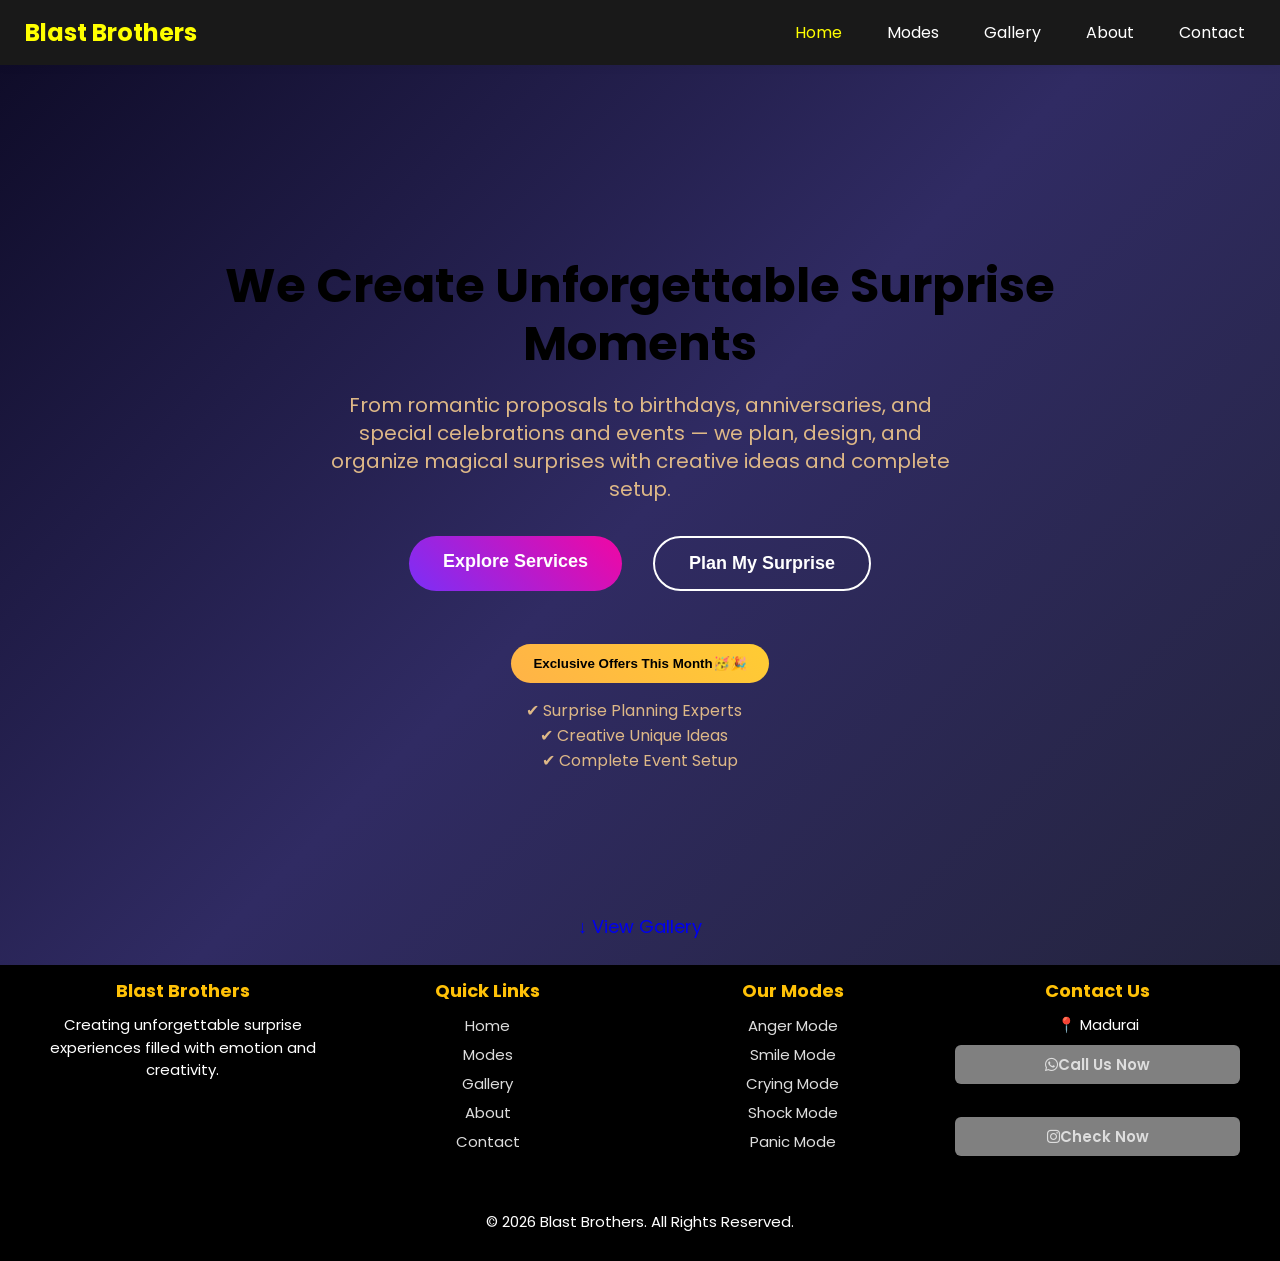
==== index.html @ 0a59b3f1 "Blast_Brother's Website With Updation" ====
<!DOCTYPE html>
<html lang="en">
<head>
    <meta charset="UTF-8">
    <meta name="viewport" content="width=device-width, initial-scale=1.0">
    <title>Blast Brothers</title>
    <link rel="stylesheet" href="style.css">
    <link rel="stylesheet" href="https://cdnjs.cloudflare.com/ajax/libs/font-awesome/6.5.0/css/all.min.css">
    <link href="https://fonts.googleapis.com/css2?family=Playfair+Display:wght@600;700&family=Poppins:wght@300;500&display=swap" rel="stylesheet">
    
</head>
<body class="loading">
<div id="loader">
  <div class="loader-content">
     <div class="spinner"></div>
     <p>Please Wait.....</p>
  </div>
</div>
<header>
  <div class="menu-btn" onclick="toggleMenu()">☰</div>

  <nav id="mobileMenu" class="nav-links">
   <a href="index.html" class="active">Home</a>
   <a href="service.html">Modes</a>
   <a href="gallery.html">Gallery</a>
   <a href="about.html">About</a>
   <a href="contact.html">Contact</a>
  </nav>


<div class="logo">
  <a href="about.html">Blast Brothers</a>
</div>



</header>

    <section class="hero">

  <div class="hero-content">
    
    <h1>We Create Unforgettable Surprise Moments</h1>

    <p>
      From romantic proposals to birthdays, anniversaries, and special
      celebrations and events — we plan, design, and organize magical surprises
      with creative ideas and complete setup.
    </p>

    <div class="hero-buttons">
      <a href="service.html" class="btn primary">Explore Services</a>
      <a href="contact.html" class="btn secondary">Plan My Surprise</a>
    </div>
    <div class="hero-offer">
       <button class="offer-btn" onclick="openOffer()">Exclusive Offers This Month🥳🎉</button> 
    </div>
    

    <div class="trust">
      ✔ Surprise Planning Experts &nbsp;&nbsp;<br>
      ✔ Creative Unique Ideas &nbsp;&nbsp; <br>
      ✔ Complete Event Setup
    </div>

  </div>
  <a href="gallery.html" class="scroll">↓ View Gallery</a>
</section>
<footer class="footer">
  <div class="footer-container">

    <div>
      <h3>Blast Brothers</h3>
      <p>Creating unforgettable surprise experiences filled with emotion and creativity.</p>
    </div>

    <div>
      <h4>Quick Links</h4>
      <ul>
        <li><a href="index.html">Home</a></li>
        <li><a href="service.html">Modes</a></li>
        <li><a href="gallery.html">Gallery</a></li>
        <li><a href="about.html">About</a></li>
        <li><a href="contact.html">Contact</a></li>
      </ul>
    </div>

    <div>
      <h4>Our Modes</h4>
      <ul>
        <li><a href="service.html">Anger Mode</a></li>
        <li><a href="service.html">Smile Mode</a></li>
        <li><a href="service.html">Crying Mode</a></li>
        <li><a href="service.html">Shock Mode</a></li>
        <li><a href="service.html">Panic Mode</a></li>
      </ul>
    </div>

    <div>
      
      <h4>Contact Us</h4>
      <p>📍 Madurai</p>
      <a href="tel:+917418982412" class="calls-btn">
        <i class="fab fa-whatsapp"></i>Call Us Now
      </a><br>
      <a href="https://www.instagram.com/blast_brothers/" target="_blank" class="insta_links">
        <i class="fa-brands fa-instagram"></i>Check Now
      </a>
      
    </div>

  </div>

  <div class="footer-bottom">
    <p>© 2026 Blast Brothers. All Rights Reserved.</p>
  </div>
</footer>
<div id="offerPopup" class="offer-popup">

  <div class="offer-box">
    <span onclick="closeOffer()" class="close">✖</span>

    <h2 id="offerTitle"></h2>
    <p id="offerText"></p>
    <H3 style="color: #ffcc33; margin-top:10px;">UPTO 75% OFF Available</H3>
    <p style="color: #ff6b6b; font-weight:600;">Limited Slots Only-Book Fast</p>
    <a href="tel:+917418982412" class="book-btn">Contact Now</a>

  </div>

</div>
<script>

function openOffer(){

  const month = new Date().getMonth()+1;

  let title="";
  let text="";

  if(month===1){
    title="🎊 January Special";
    text="New Year + Pongal + Republic Day Surprise Offers!";
  }
  else if(month===2){
    title="❤️ February Special";
    text="Valentine Romantic Surprise Packages!";
  }
  else if(month===3){
    title="🌸 March Special";
    text="Women's Day + Ramzan Celebration Offers!";
  }
  else{
    title="🎁 Special Offers";
    text="Contact us for latest surprise packages!";
  }

  document.getElementById("offerTitle").innerText=title;
  document.getElementById("offerText").innerText=text;

  document.getElementById("offerPopup").style.display="flex";
}


function closeOffer(){
  document.getElementById("offerPopup").style.display="none";
}


/* keep your mobile menu also */
function toggleMenu(){
 document.getElementById("mobileMenu").classList.toggle("show");
}
let loaderTimeout;


loaderTimeout = setTimeout(() => {
  document.body.classList.add("loading");
  const loader = document.getElementById("loader");
  if(loader){
    loader.style.display = "flex";
  }
}, 300); 

window.addEventListener("load", function(){

  clearTimeout(loaderTimeout); 
  const loader = document.getElementById("loader");

  if(document.body.classList.contains("loading")){
    loader.classList.add("fade-out");

    setTimeout(() => {
      loader.style.display = "none";
      document.body.classList.remove("loading");
    }, 400);
  }
});
</script>


</body>
</html>
---- style.css ----
* {
    margin: 0;
    padding: 0;
    box-sizing: border-box;
}

html,body{
    
    margin: 0;
    padding: 0;
    font-family: 'Poppins',sans-serif;
}

body {
    font-family: 'Poppins', sans-serif;
    background:#555;
    color: #222;
    display: flex;
    flex-direction: column;
    min-height: 100vh;
}
main{
    flex: 1;
    padding-top: 80px;
    min-height: 100vh;
    background: linear-gradient(135deg, #0f0c29, #302b63,#24243e);
}    





 
/* Hero */
.hero{
    min-height:100vh;
    display:flex;
    align-items:center;
    justify-content:center;
    text-align:center;
    padding:60px 20px;
    background:
  linear-gradient(135deg, #0f0c29, #302b63,#24243e);

  background-size:cover;
  background-position:center;
  color:white;
  position:relative;
}

.hero-content{
    max-width:900px;
    width:100%;
    margin:auto;
}

.hero h1{
    font-size:clamp(28px,5vw,48px);
    line-height:1.2;
    color: black;
    margin-bottom:18px;
}

.hero p{
    font-size:clamp(15px,2.5vw,20px);
    line-height:1.4;
    color: burlywood;
    max-width:650px;
    margin:0 auto 25px;
}
.hero-buttons{
    display:flex;
    justify-content:center;
    gap:15px;
    flex-wrap:wrap;
    margin-bottom:25px;
}
.trust{
    display:flex;
    justify-content:center;
    gap:25px;
    color: burlywood;
    flex-wrap:wrap;
    font-size:clamp(14px,2vw,18px);
}

.btn{
  display:inline-block;
  padding:15px 34px;
  border-radius:40px;
  text-decoration:none;
  font-size:18px;
  font-weight:600;
  margin:8px;
  transition:0.3s;
}

.primary{
  background:linear-gradient(45deg,#7b2ff7,#f107a3);
  color:white;
}

.primary:hover{
  transform:translateY(-4px);
  box-shadow:0 12px 30px rgba(0,0,0,0.35);
}

.secondary{
  border:2px solid white;
  color:white;
}

.secondary:hover{
  background:white;
  color:black;
}

.trust{
  margin-top:15px;
  font-size:16px;
}

.scroll{
  position:absolute;
  bottom:25px;
  width:100%;
  text-align:center;
  font-size:18px;
  animation:bounce 1.6s infinite;
  text-decoration: none;
}

@keyframes bounce{
  0%,100%{transform:translateY(0);}
  50%{transform:translateY(8px);}
}

@media(max-width:768px){
.hero-content h1{font-size:34px;}
.hero-content p{font-size:17px;}
}



/* soft attention animation */
@keyframes pulse{
  0%{box-shadow:0 0 0 0 rgba(255,78,80,0.6);}
  70%{box-shadow:0 0 0 14px rgba(255,78,80,0);}
  100%{box-shadow:0 0 0 0 rgba(255,78,80,0);}
}

/* Services */
.modes{
padding:80px 20px;
background:linear-gradient(135deg, #0f0c29, #302b63,#24243e);
text-align:center;
color:white;
}

.mode-grid{
display:grid;
grid-template-columns:repeat(3,1fr);
gap:28px;
max-width:1000px;
margin:auto;
}
@media(max-width:900px){
    .mode-grid{
        grid-template-columns: repeat(2,1fr);
    }
}
@media(max-width:520px){
    .mode-grid{
        grid-template-columns: 1fr;
    }
}

.box{
background:rgba(255,255,255,0.14);
border-radius:18px;
padding:34px 28px;
transition:.3s;
box-shadow: 0 10px 30px rgba(0, 0, 0, 0.35);
backdrop-filter: blur(6px);
}

.box:hover{
transform:translateY(-8px);
background:blueviolet;
}

.box button{
margin-top:18px;
padding:12px 22px;
border:none;
border-radius:25px;
background: purple;
color:white;
cursor:pointer;
}
/* hidden initially */
.mode-grid .box{
  opacity:0;
  transform:translateY(60px);
  transition:all 0.6s ease;
}

/* when visible */
.mode-grid .box.show{
  opacity:1;
  transform:translateY(0);
}
.popup{
position:fixed;
width:100%;
height:100%;
top:0;
left:0;
background:rgba(0,0,0,.25);
display:none;
justify-content:center;
align-items:center;
padding:20px;
}
.close{
    color: red;
    font-size: medium;
}

.popup-content{
background:linear-gradient(135deg, #0f0c29, #302b63,#24243e);
padding:45px 38px;
border-radius:20px;
max-width:460px;
width:100%;
position:relative;
text-align:center;
color: white;
box-shadow: 0 30px 80px rgba(0, 0, 0, 0.6);
}

.popup-content span{
position:absolute;
top:15px;
right:18px;
cursor:pointer;
font-size:20px;
}
.title{
    font-size: 30px;
    margin-bottom: 10px;
    color: #000;
    font-family: 'Poppins', sans-serif;
}
.head{
    font-family: "Poppins", sans-serif;
    color: gold;
    font-size: 30px;
}
.desc{
    margin-top: 15px;
    line-height: 1.6;
    font-size: 16px;
    max-width: 380px;
    margin-left: auto;
    margin-right: auto;
}
.includes{
    border-top: 1px solid rgba(255, 255, 255, 0.35);
    list-style: none;
    padding-top: 15px;
    margin-top: 18px;
    text-align: center;
}
.includes li{
    margin: 8px 0;
    font-weight: 500;
}
.price{
margin-top:18px;
font-size:24px;
font-weight:700;
color:#ffe082;
}

.book{
display:inline-block;
margin-top:18px;
padding:14px 30px;
background:white;
color:#0072ff;
border-radius:30px;
font-weight:700;
text-decoration:none;
}
.btn{
    font-family: Verdana, Geneva, Tahoma, sans-serif;
   
}

/* Footer */
.footer{
    background:rgba(0, 0, 0, 0.7);
    backdrop-filter: blur(8px);
    box-shadow: 0 2px 10px rgba(0,0,0,0.05);
    color:#ddd;
    padding:40px 20px;
    font-family:inherit;
}

/* GRID SYSTEM */
.footer-container{
    max-width:1200px;
    margin:auto;
    display:grid;
    justify-content: space-between;
    grid-template-columns:repeat(auto-fit,minmax(230px,1fr));
    gap:20px;
    background:rgba(0, 0, 0, 0.7);
    backdrop-filter: blur(8px);
    box-shadow: 0 2px 10px rgba(0,0,0,0.05);
}

.footer-container > div:first-child {
    width: 100%;
    max-width: none;
    
}
.footer-container > div:first-child p{
    width: 100%;
    white-space: normal;
    word-break: normal;
    overflow-wrap: break-word;
    
}

/* HEADINGS */
.footer h3,
.footer h4{
    color:#ffc107;
    margin-bottom:10px;
    font-size:18px;
}

/* TEXT */
.footer p{
    line-height:1.5;
    font-size:15px;
    margin-bottom:8px;
}

/* LINKS RESET */
.footer ul{
    list-style:none;
    padding:0;
    margin:0;
}

.footer ul li{
    margin-bottom:6px;
}

/* LINK STYLE */
.footer a{
    color:#ddd;
    text-decoration:none;
    font-size:15px;
    display: block;
    margin: 4px 0;
}

.footer a:hover{
    color:blue;
}
 
@media screen and (max-width:768px){

.footer-container{
    display:grid !important;
    grid-template-columns:1fr 1fr !important;
    text-align:center;
    gap:15px;
}

.footer-container > div:first-child{
    grid-column: 1 / -1 !important;
}
.footer-container > div:last-child{
    grid-column: 1 / -1;
}

}

/* CONTACT BUTTONS */
.calls-btn,
.insta_links{
    display:inline-flex;
    align-items:center;
    gap:8px;
    margin-top:8px;
    padding:8px 14px;
    background:grey;
    color:#000;
    border-radius:6px;
    font-weight:600;
}

.calls-btn:hover,
.insta_links:hover{
    background:whitesmoke;
}

/* COPYRIGHT */
.footer-bottom{
    border-top:1px solid black;
    margin-top:35px;
    padding-top:15px;
    text-align:center;
    font-size:14px;
}
.footer{
    text-align: center;
    color: white;
    background-color: #000;
    padding-top: 12px;
    padding-bottom: 20px;
}

/* ---------------- MOBILE PERFECT ---------------- */

@media(max-width:768px){

.footer{
    padding:30px 15px;
}

.footer-container{
    gap: 15px;
    display: grid;
    grid-template-columns: 1fr 1fr;
}

.footer h3,
.footer h4{
    font-size:17px;
}

}
.contact-box {
    margin-top: 30px;
    font-size: 18px;
}
.about-hero {
   background:linear-gradient(circle at center, #1f1f1f,#0d0d0d);
   color: #ffffff;
   text-align: center;
   padding: 50px 20px;
}

.about-hero h1 {
    font-size: 35px;
    margin-bottom: 15px;
    color: gold;
    font-family: 'Poppins', sans-serif;
}

.about-hero p {
    font-size: 15px;
    color: goldenrod;
    
}
.section {
  padding: 70px 20px;
  text-align: center;
}

/* Journey */
.section-journey {
  justify-content: center;
  align-items: center;
  background: rgba(255, 255, 255, 0.05);
  backdrop-filter: blur(10px);
  max-width: 1000px;
  width: 90%;
  padding: 50px;
  margin: 60px auto;
  box-shadow: 0 10px 30px rgba(0,0,0,0.3);
  border-top: 4px solid gold;
  border-radius: 20px;
  margin: auto;
}
.section-journey p{
    text-align: center;
    line-height: 1.8;
    font-size: 18px;
    color:#e5e5e5;
}
.section-journey h1{
    text-align: center;
    margin-bottom: 30px;
    font-size: 32px;
    font-family: 'Poppins', sans-serif;
    color: gold;
}



/* Mission & Vision Card */
.ms-cards {
  background:rgba(255, 255, 255, 0.05);
  gap: 30px;
  justify-content: center;
  align-items: stretch;
  display: flex;
  max-width: 900px;
  
  margin:0 auto;
  padding: 18px;
  border-radius: 20px;
  box-shadow: 0 10px 30px rgba(0,0,0,0.08);
  border-top: 4px solid gold;
  font-family: 'Poppins', sans-serif;
}
.ms-cards h2{
    color: gold;
}
.ms-cards p{
    color: #e5e5e5;
    font-size: 15px;
    line-height: 1.8;
    text-align: center;
}
.container{
    max-width: 1200px;
    margin: auto;
    padding: 0 20px;
}

/* Achievements */
.about-bottom {
    
    color: white;
    padding: 50px 20px 20px;   
    text-align: center;
    width: 100%;
}

.achievements {
    max-width: 1100px;
    margin: auto;
    text-align: center;
    
}

.achievements h2 {
    margin-bottom: 30px;
    font-size: 40px;
    color: gold;
}

.achieve-box {
    display: flex;
    justify-content: center;
    gap: 60px;
    margin-top: 30px;
    flex-wrap: wrap;
}

.achieve-box h3 {
    font-size: 48px;
    font-weight: 700;
    color: #F5C518;  
   
}
.achieve-box p{
    font-size: 14px;
    color: #e5e5e5;
}
.about-cta{
    max-width: 1100px;
    margin: auto;
    text-align: center;
    
}
.about-cta h2 {
    margin-bottom: 15px;
    font-size: 26px;
    color: #000 ;
    
}

.about-cta p {
    margin-bottom: 20px;
    color: black;
}

.cta-btn {
    display: inline-block;
    padding: 12px 30px;
    background: #F5C518;
    color: black;
    text-decoration: none;
    border-radius: 30px;
    font-weight: bold;
    transition: 0.3s;
}

.cta-btn:hover {
    background: white;
}

.contact-page {
    padding: 100px 10%;
   
    color: white;
    text-align: center;
}

.contact-hero-content h1 {
    font-size: 42px;
    margin-bottom: 15px;
}

.contact-hero-content p {
    color: #aaa;
    margin-bottom: 60px;
}

.contact-cards {
    display: flex;
    justify-content: center;
    gap: 40px;
    flex-wrap: wrap;
}

.contact-card {
    background: #1c1c1c;
    padding: 40px 30px;
    border-radius: 15px;
    width: 280px;
    transition: 0.3s;
    border: 1px solid #222;
}

.contact-card i {
    font-size: 30px;
    color: #ffb400;
    margin-bottom: 15px;
}

.contact-card h3 {
    margin-bottom: 10px;
}

.contact-card p,
.contact-card a {
    color: #ccc;
    text-decoration: none;
}

.contact-card:hover {
    transform: translateY(-8px);
    border-color: #ffb400;
}

.gallery{
  padding:90px 20px;
  text-align:center;
}

.filters button{
  margin:8px;
  padding:10px 22px;
  border:none;
  border-radius:25px;
  cursor:pointer;
  font-weight:600;
}

.gallery-grid{
  column-count:3;         
  column-gap:18px;
  max-width:1200px;
  margin:40px auto;
}

.gallery-item{
  width:100%;
  margin-bottom:18px;
  border-radius:14px;
  cursor:pointer;
  transition:0.35s;
}

.gallery-item:hover{
  transform:scale(1.03);
}

/* POPUP */

.popup{
  display:none;
  position:fixed;
  inset:0;
  background:rgba(0,0,0,0.9);
  justify-content:center;
  align-items:center;
  z-index:9999;
}

.popup img{
  max-width:90%;
  max-height:85%;
  border-radius:14px;
}

@media(max-width:900px){
.gallery-grid{column-count:2;}
}

@media(max-width:500px){
.gallery-grid{column-count:1;}
}
@media(max-width:768px){
.hero{
    min-height: auto;
    padding: 60px 20px;
}
.hero-buttons{
    display: flex;
    flex-direction: column;
    gap: 15px;
    align-items: center;
}
.hero h1{
    font-size: 32px;
    line-height: 1.3;
}
}
/* ===== GLOBAL RESPONSIVE FIX ===== */

img{
max-width:100%;
height:auto;
}

section{
width:100%;
padding:60px 20px;
}

/* ===== MOBILE TEXT SCALE ===== */

@media(max-width:768px){

h1{font-size:28px;}
h2{font-size:24px;}
p{font-size:16px;
   line-height: 1.6;
   letter-spacing: 0.3px;
 }

}

/* ===== FLEX ITEMS SAFE ===== */

.container,
.mode-grid,
.gallery-grid,
.contact-boxes{

width:100%;
max-width:1200px;
margin:auto;

}
.about-hero p,
.about-cta p{
    text-align: center;
}

.ms-cards p,
.section-journey p{

text-align:left;
word-spacing:normal ;
letter-spacing:normal ;
white-space:normal ;
}
/* HEADER LOGO */

header .logo a{
  color:yellow ;
  text-decoration:none ;
  font-weight:700 ;
  font-size:24px ;
}

header .logo a:hover{
  color:burlywood ;
}


/*  FORCE NAV  */
header nav a{
  color:white ;
  text-decoration:none ;
  margin:0 10px;
  transition:0.3s;
}

header nav a:hover{
  color:blue !important;
}
header nav a.active {
    color: yellow !important;
}

/* HEADER */
header{
  display:flex;
  justify-content:space-between;
  align-items:center;
  padding:15px 25px;
  background:rgba(0, 0, 0, 0.7);
  backdrop-filter: blur(8px);
  box-shadow: 0 2px 10px rgba(0,0,0,0.05);
  position:sticky;
  z-index: 9999;
}
.logo{
    margin-right: 40px;
    order: 1;
}
/*desktop nav */
.nav-links{
    display: flex;
    gap: 25px;
    margin-left: auto;
    order: 2;
   
    
}
.menu-btn{
    display: none;
    font-size: 24px;
    cursor: pointer;

}
/* MOBILE */
@media(max-width:768px){

.menu-btn{
  display:block;
  left: 15px;
  position: absolute;
  color: #aaa;
}
.logo{
    margin: 0 auto;
}

.nav-links{
  display:none;
  flex-direction:column;
  position:absolute;
  left: 0;
  top:70px;
  background:black;
  width:200px;
  padding:15px;
}

.nav-links.show{
 display:flex;
 flex-direction: column;
 z-index: 1000;
}
}
.offer-popup{
  display:none;
  position:fixed;
  inset:0;
  background:rgba(0,0,0,0.7);
  justify-content:center;
  align-items:center;
  z-index:9999;
}

.offer-box{
  background:#111;
  color:white;
  padding:30px;
  border-radius:15px;
  width:90%;
  max-width:420px;
  text-align:center;
}

.close{
  float:right;
  cursor:pointer;
  font-size:20px;
}
.offer-btn{
    margin-top: 20px;
    padding: 12px 22px;
    border: none;
    border-radius: 30px;
    font-weight: 600;
    cursor: pointer;
    background: linear-gradient(45deg,#ffb347,#ffcc33);
    color: black;
    box-shadow: 0 0 10px #ffd700
                0 0 20px #ff9f1c,
                0 0 40px #ff6b6b;;
    animation: glowPulse 1.5s infinite alternate;
    transition: 0.3s;

}
@keyframes glowPulse{
  from{
    box-shadow:
      0 0 10px #ffd700,
      0 0 20px #ff9f1c,
      0 0 40px #ff6b6b;
  }
  to{
    box-shadow:
      0 0 20px #ffd700,
      0 0 40px #ff9f1c,
      0 0 70px #ff6b6b;
  }
}

.offer-btn:hover{
  transform:scale(1.08);
}

.book-btn{
    display: inline-block;
    margin-top: 15px;
    padding: 12px 20px;
    border-radius:25px ;
    background: #0072ff;
    color: white;
    text-decoration: none;
    font-weight: bold;
}
body.loading{
    overflow: hidden;
}
#loader{
    position: fixed;
    inset: 0;
    background: white;
    display: none;
    justify-content: center;
    align-items: center;
    z-index: 9999;
}
.loader-content{
    text-align: center;
}
#loader.fade-out{
    opacity: 0;
    transition: opacity 0.5s ease;
}
.spinner{
    width: 45px;
    height: 45px;
    border: 4px solid rgba(255, 255, 255, 0.3);
    border-top: 4px solid #ff4d6d;
    border-radius: 50%;
    animation: spin 0.8s linear infinite;
}
.loader-content p{
    margin-top: 15px;
    color: black;
    font-size: 18px;
    letter-spacing: 1px;
    animation: fadeText 1s infinite alternate;
}
@keyframes spin{
    to{
        transform: rotate(360deg);
    }
}
@keyframes fadeText{
    from{opacity: 0.5;}
    to{opacity: 1;}
}
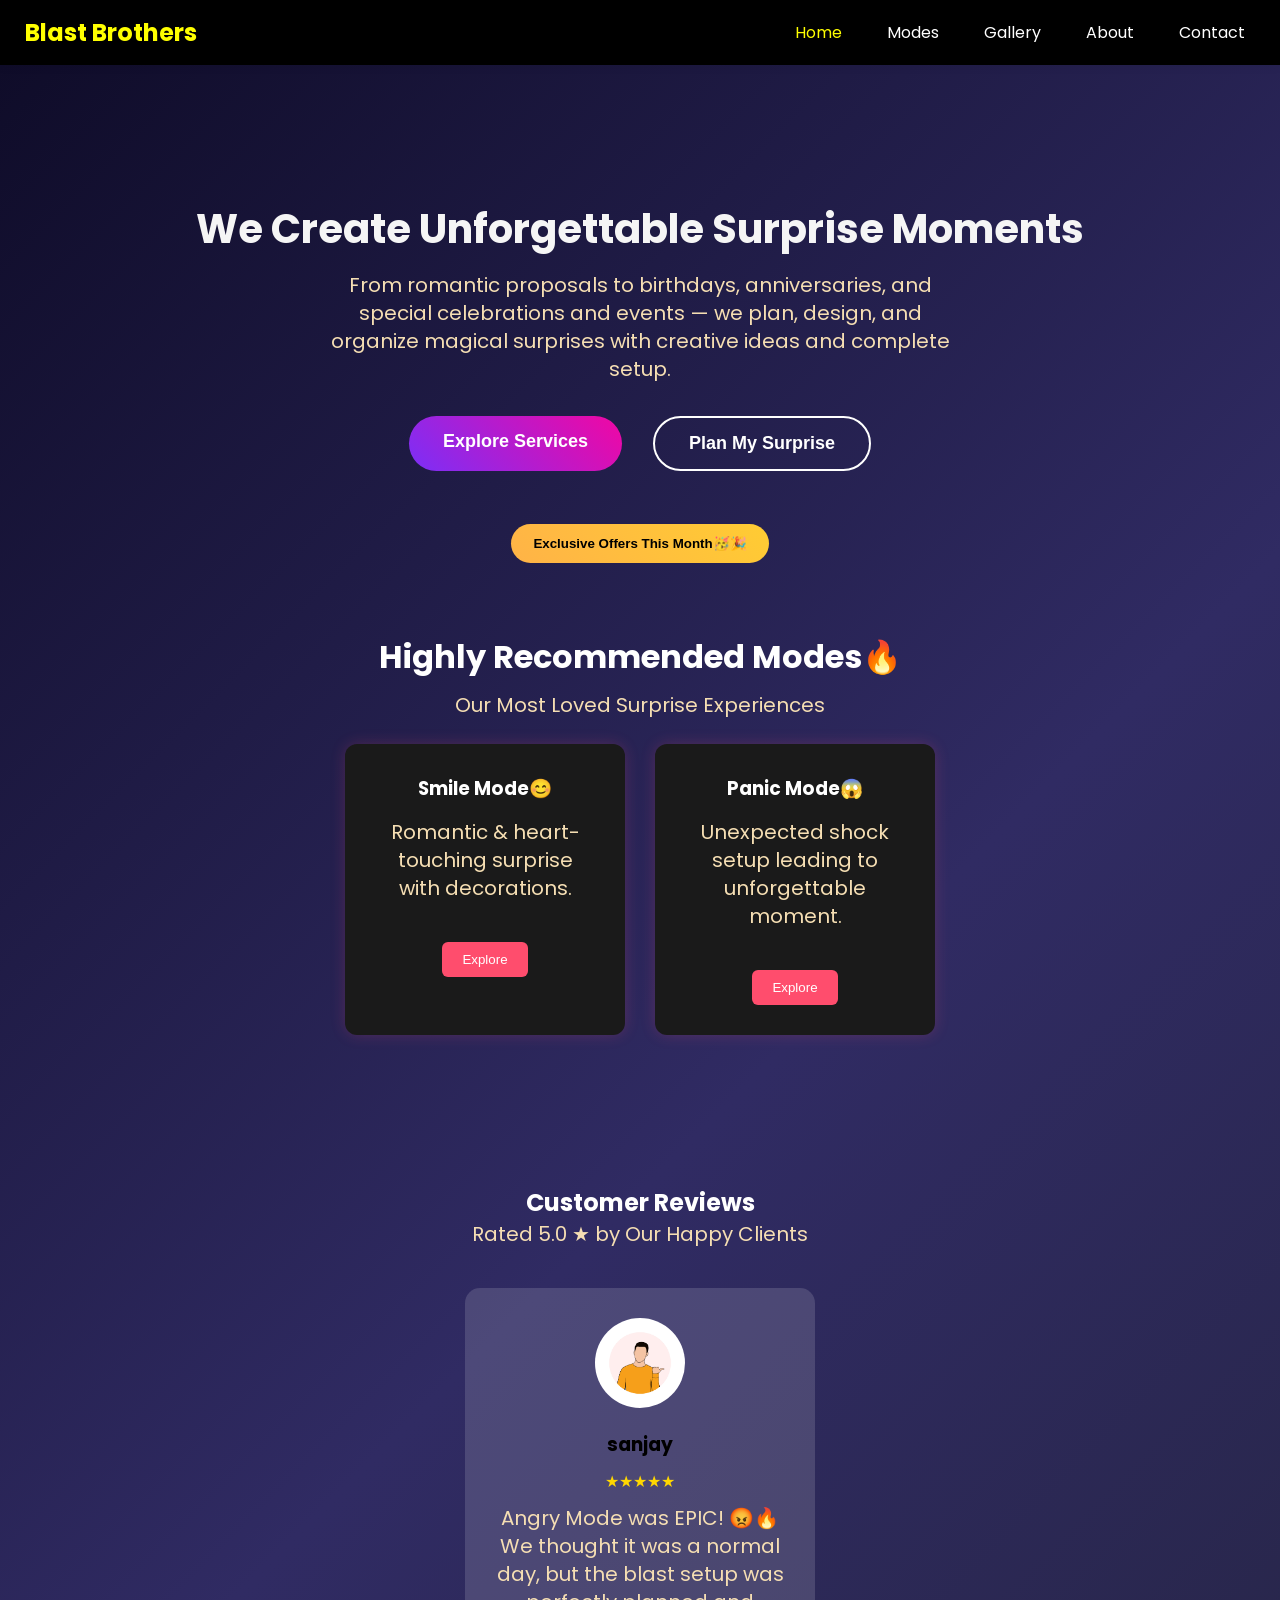
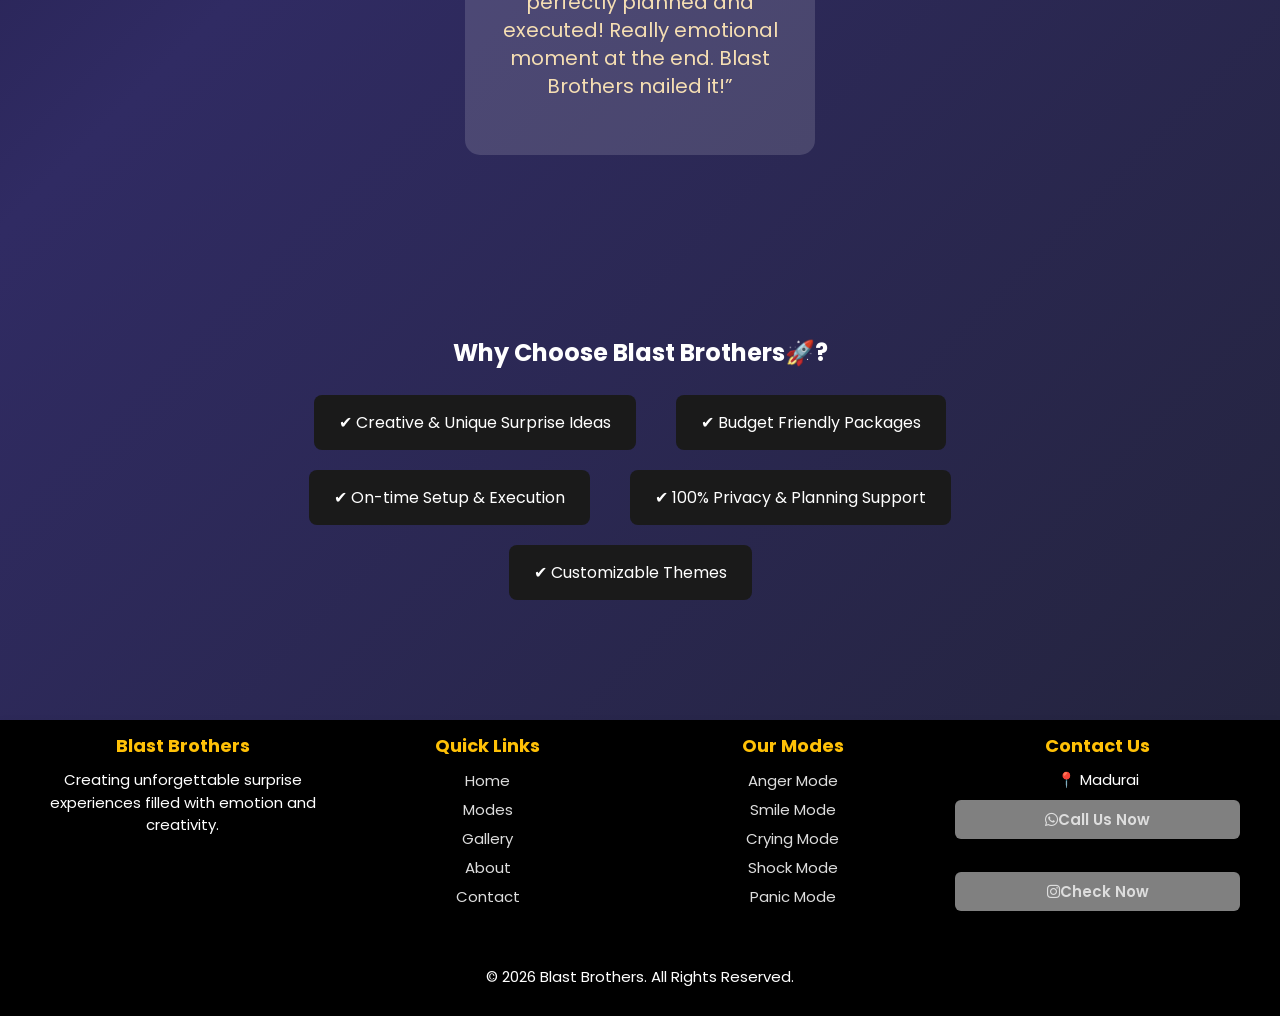
==== commit 56e62e5d: "Blast_Brother's Website With Updation" ====
--- a/index.html
+++ b/index.html
@@ -9,13 +9,7 @@
     <link href="https://fonts.googleapis.com/css2?family=Playfair+Display:wght@600;700&family=Poppins:wght@300;500&display=swap" rel="stylesheet">
     
 </head>
-<body class="loading">
-<div id="loader">
-  <div class="loader-content">
-     <div class="spinner"></div>
-     <p>Please Wait.....</p>
-  </div>
-</div>
+<body>
 <header>
   <div class="menu-btn" onclick="toggleMenu()">☰</div>
 
@@ -35,6 +29,7 @@
 
 
 </header>
+<main>
 
     <section class="hero">
 
@@ -50,22 +45,79 @@
 
     <div class="hero-buttons">
       <a href="service.html" class="btn primary">Explore Services</a>
-      <a href="contact.html" class="btn secondary">Plan My Surprise</a>
+      <a href="https://wa.me/917418982412" class="btn secondary">Plan My Surprise</a>
     </div>
     <div class="hero-offer">
        <button class="offer-btn" onclick="openOffer()">Exclusive Offers This Month🥳🎉</button> 
     </div>
     
 
-    <div class="trust">
-      ✔ Surprise Planning Experts &nbsp;&nbsp;<br>
-      ✔ Creative Unique Ideas &nbsp;&nbsp; <br>
-      ✔ Complete Event Setup
-    </div>
-
-  </div>
-  <a href="gallery.html" class="scroll">↓ View Gallery</a>
+    
+  <div class="recommended-modes">
+    <h2>Highly Recommended Modes🔥</h2>
+    <p class="mode-sub">Our Most Loved Surprise Experiences</p>
+
+    <div class="mode-container">
+        <div class="mode-card">
+            <h3>Smile Mode😊</h3>
+            <p>Romantic & heart-touching surprise with decorations.</p>
+            <button onclick="location.href='service.html'">Explore</button>
+        </div>
+
+        <div class="mode-card">
+            <h3> Panic Mode😱</h3>
+            <p>Unexpected shock setup leading to unforgettable moment.</p>
+            <button onclick="location.href='service.html'">Explore</button>
+        </div>
+
+    </div>
+  </div>  
+<div class="testimonial-section">
+    <h2>Customer Reviews </h2>
+    <p class="testimonial-sub">Rated 5.0 ★ by Our Happy Clients</p>
+
+    <div class="slider">
+        <div class="slides">
+
+            <div class="slide">
+                <img src="images/client1.jpg" class="client-img">
+                <h3>sanjay</h3>
+                <div class="stars">★★★★★</div>
+                <p>Angry Mode was EPIC! 😡🔥We thought it was a normal day, but the blast setup was perfectly planned and executed! Really emotional moment at the end. Blast Brothers nailed it!”</p>
+            </div>
+
+            <div class="slide">
+                <img src="images/client2.jpg" class="client-img">
+                <h3>Monica</h3>
+                <div class="stars">★★★★★</div>
+                <p>Smile Mode made her day! 😊💖Beautiful decorations, great planning, everything was just perfect. She still talks about it! Worth every rupee.</p>
+            </div>
+
+            <div class="slide">
+                <img src="images/client3.jpg" class="client-img">
+                <h3>Arun</h3>
+                <div class="stars">★★★★★</div>
+                <p>Highly Recommended! 🙌⭐From planning to execution — smooth, on-time, and emotional. Love the way they handle every detail.</p>
+            </div>
+
+        </div>
+    </div>
+  </div>
+  
+<!-- 🚀 Why Choose Us -->
+<div class="choose-section">
+    <h2>Why Choose Blast Brothers🚀?</h2><br>
+
+    <div class="choose-container">
+        <div class="choose-box">✔ Creative & Unique Surprise Ideas</div><br>
+        <div class="choose-box">✔ Budget Friendly Packages</div><br>
+        <div class="choose-box">✔ On-time Setup & Execution</div><br>
+        <div class="choose-box">✔ 100% Privacy & Planning Support</div><br>
+        <div class="choose-box">✔ Customizable Themes</div><br>
+    </div>
+</div>
 </section>
+</main>
 <footer class="footer">
   <div class="footer-container">
 
@@ -171,31 +223,19 @@
 function toggleMenu(){
  document.getElementById("mobileMenu").classList.toggle("show");
 }
-let loaderTimeout;
-
-
-loaderTimeout = setTimeout(() => {
-  document.body.classList.add("loading");
-  const loader = document.getElementById("loader");
-  if(loader){
-    loader.style.display = "flex";
-  }
-}, 300); 
-
-window.addEventListener("load", function(){
-
-  clearTimeout(loaderTimeout); 
-  const loader = document.getElementById("loader");
-
-  if(document.body.classList.contains("loading")){
-    loader.classList.add("fade-out");
-
-    setTimeout(() => {
-      loader.style.display = "none";
-      document.body.classList.remove("loading");
-    }, 400);
-  }
+document.addEventListener("DOMContentLoaded", function () {
+
+  let index = 0;
+  const slides = document.querySelector(".slides");
+  const totalSlides = document.querySelectorAll(".slide").length;
+
+  setInterval(() => {
+    index = (index + 1) % totalSlides;
+    slides.style.transform = `translateX(-${index * 100}%)`;
+  }, 3000);
+
 });
+
 </script>
 
 
--- a/style.css
+++ b/style.css
@@ -39,13 +39,10 @@
     justify-content:center;
     text-align:center;
     padding:60px 20px;
-    background:
-  linear-gradient(135deg, #0f0c29, #302b63,#24243e);
-
-  background-size:cover;
-  background-position:center;
-  color:white;
-  position:relative;
+    background-size:cover;
+    background-position:center;
+    color:white;
+    position:relative;
 }
 
 .hero-content{
@@ -55,16 +52,16 @@
 }
 
 .hero h1{
-    font-size:clamp(28px,5vw,48px);
+    font-size:clamp(20px,5vw,40px);
     line-height:1.2;
-    color: black;
+    color: whitesmoke;
     margin-bottom:18px;
 }
 
 .hero p{
     font-size:clamp(15px,2.5vw,20px);
     line-height:1.4;
-    color: burlywood;
+    color: wheat;
     max-width:650px;
     margin:0 auto 25px;
 }
@@ -75,14 +72,7 @@
     flex-wrap:wrap;
     margin-bottom:25px;
 }
-.trust{
-    display:flex;
-    justify-content:center;
-    gap:25px;
-    color: burlywood;
-    flex-wrap:wrap;
-    font-size:clamp(14px,2vw,18px);
-}
+
 
 .btn{
   display:inline-block;
@@ -136,7 +126,7 @@
 }
 
 @media(max-width:768px){
-.hero-content h1{font-size:34px;}
+.hero-content h1{font-size:30px;}
 .hero-content p{font-size:17px;}
 }
 
@@ -152,7 +142,6 @@
 /* Services */
 .modes{
 padding:80px 20px;
-background:linear-gradient(135deg, #0f0c29, #302b63,#24243e);
 text-align:center;
 color:white;
 }
@@ -182,6 +171,7 @@
 transition:.3s;
 box-shadow: 0 10px 30px rgba(0, 0, 0, 0.35);
 backdrop-filter: blur(6px);
+color: black;
 }
 
 .box:hover{
@@ -256,6 +246,7 @@
     font-family: "Poppins", sans-serif;
     color: gold;
     font-size: 30px;
+    font-weight: 700;
 }
 .desc{
     margin-top: 15px;
@@ -822,7 +813,7 @@
   justify-content:space-between;
   align-items:center;
   padding:15px 25px;
-  background:rgba(0, 0, 0, 0.7);
+  background:black;
   backdrop-filter: blur(8px);
   box-shadow: 0 2px 10px rgba(0,0,0,0.05);
   position:sticky;
@@ -855,6 +846,7 @@
   left: 15px;
   position: absolute;
   color: #aaa;
+  
 }
 .logo{
     margin: 0 auto;
@@ -947,46 +939,124 @@
     text-decoration: none;
     font-weight: bold;
 }
-body.loading{
-    overflow: hidden;
-}
-#loader{
-    position: fixed;
-    inset: 0;
-    background: white;
-    display: none;
+/* 🔥 Recommended Modes */
+.recommended-modes {
+    padding: 70px 20px;
+    color: white;
+    text-align: center;
+}
+
+.recommended-modes h2 {
+    font-size: 32px;
+    margin-bottom: 10px;
+}
+
+.mode-sub {
+    color: #ff4d6d;
+    margin-bottom: 40px;
+}
+
+.mode-container {
+    display: flex;
     justify-content: center;
-    align-items: center;
-    z-index: 9999;
-}
-.loader-content{
-    text-align: center;
-}
-#loader.fade-out{
-    opacity: 0;
-    transition: opacity 0.5s ease;
-}
-.spinner{
-    width: 45px;
-    height: 45px;
-    border: 4px solid rgba(255, 255, 255, 0.3);
-    border-top: 4px solid #ff4d6d;
+    gap: 30px;
+    flex-wrap: wrap;
+}
+
+.mode-card {
+    background: #1a1a1a;
+    padding: 30px;
+    border-radius: 12px;
+    width: 280px;
+    transition: 0.4s ease;
+    box-shadow: 0 0 15px rgba(255,77,109,0.2);
+}
+
+.mode-card:hover {
+    transform: translateY(-10px);
+    box-shadow: 0 0 25px #ff4d6d;
+}
+
+.mode-card h3 {
+    margin-bottom: 15px;
+}
+
+.mode-card button {
+    margin-top: 15px;
+    padding: 10px 20px;
+    border: none;
+    background: #ff4d6d;
+    color: #fff;
+    border-radius: 6px;
+    cursor: pointer;
+    transition: 0.3s;
+}
+
+.mode-card button:hover {
+    background: #fff;
+    color: #000;
+}
+.testimonial-section {
+  padding: 80px 20px;
+  text-align: center;
+  color: white;
+}
+
+.slider {
+  width: 350px;
+  margin: 40px auto;
+  overflow: hidden;
+}
+
+.slides {
+  display: flex;
+  width: 100%;
+  transition: transform 0.5s ease-in-out;
+}
+
+.slide {
+  flex: 0 0 100%;
+  background:rgba(255,255,255,0.14);
+  color: black;
+  padding: 30px;
+  border-radius: 15px;
+  box-sizing: border-box;
+}
+
+.stars {
+  color: gold;
+  margin: 10px 0;
+}
+.client-img{
+    width: 90px;
+    height: 90px;
     border-radius: 50%;
-    animation: spin 0.8s linear infinite;
-}
-.loader-content p{
-    margin-top: 15px;
-    color: black;
-    font-size: 18px;
-    letter-spacing: 1px;
-    animation: fadeText 1s infinite alternate;
-}
-@keyframes spin{
-    to{
-        transform: rotate(360deg);
-    }
-}
-@keyframes fadeText{
-    from{opacity: 0.5;}
-    to{opacity: 1;}
+    object-fit: cover;
+    margin-bottom: 15px;
+}
+
+/* 🚀 Why Choose Us */
+.choose-section {
+    padding: 60px 20px;
+    text-align: center;
+    color: #fff;
+}
+
+.choose-container {
+    display: flex;
+    flex-wrap: wrap;
+    justify-content: center;
+    gap: 20px;
+}
+
+.choose-box {
+    background: #1a1a1a;
+    padding: 15px 25px;
+    border-radius: 8px;
+    transition: 0.3s;
+}
+
+.choose-box:hover {
+    background: #ff4d6d;
+    transform: translateY(-5px);
 }
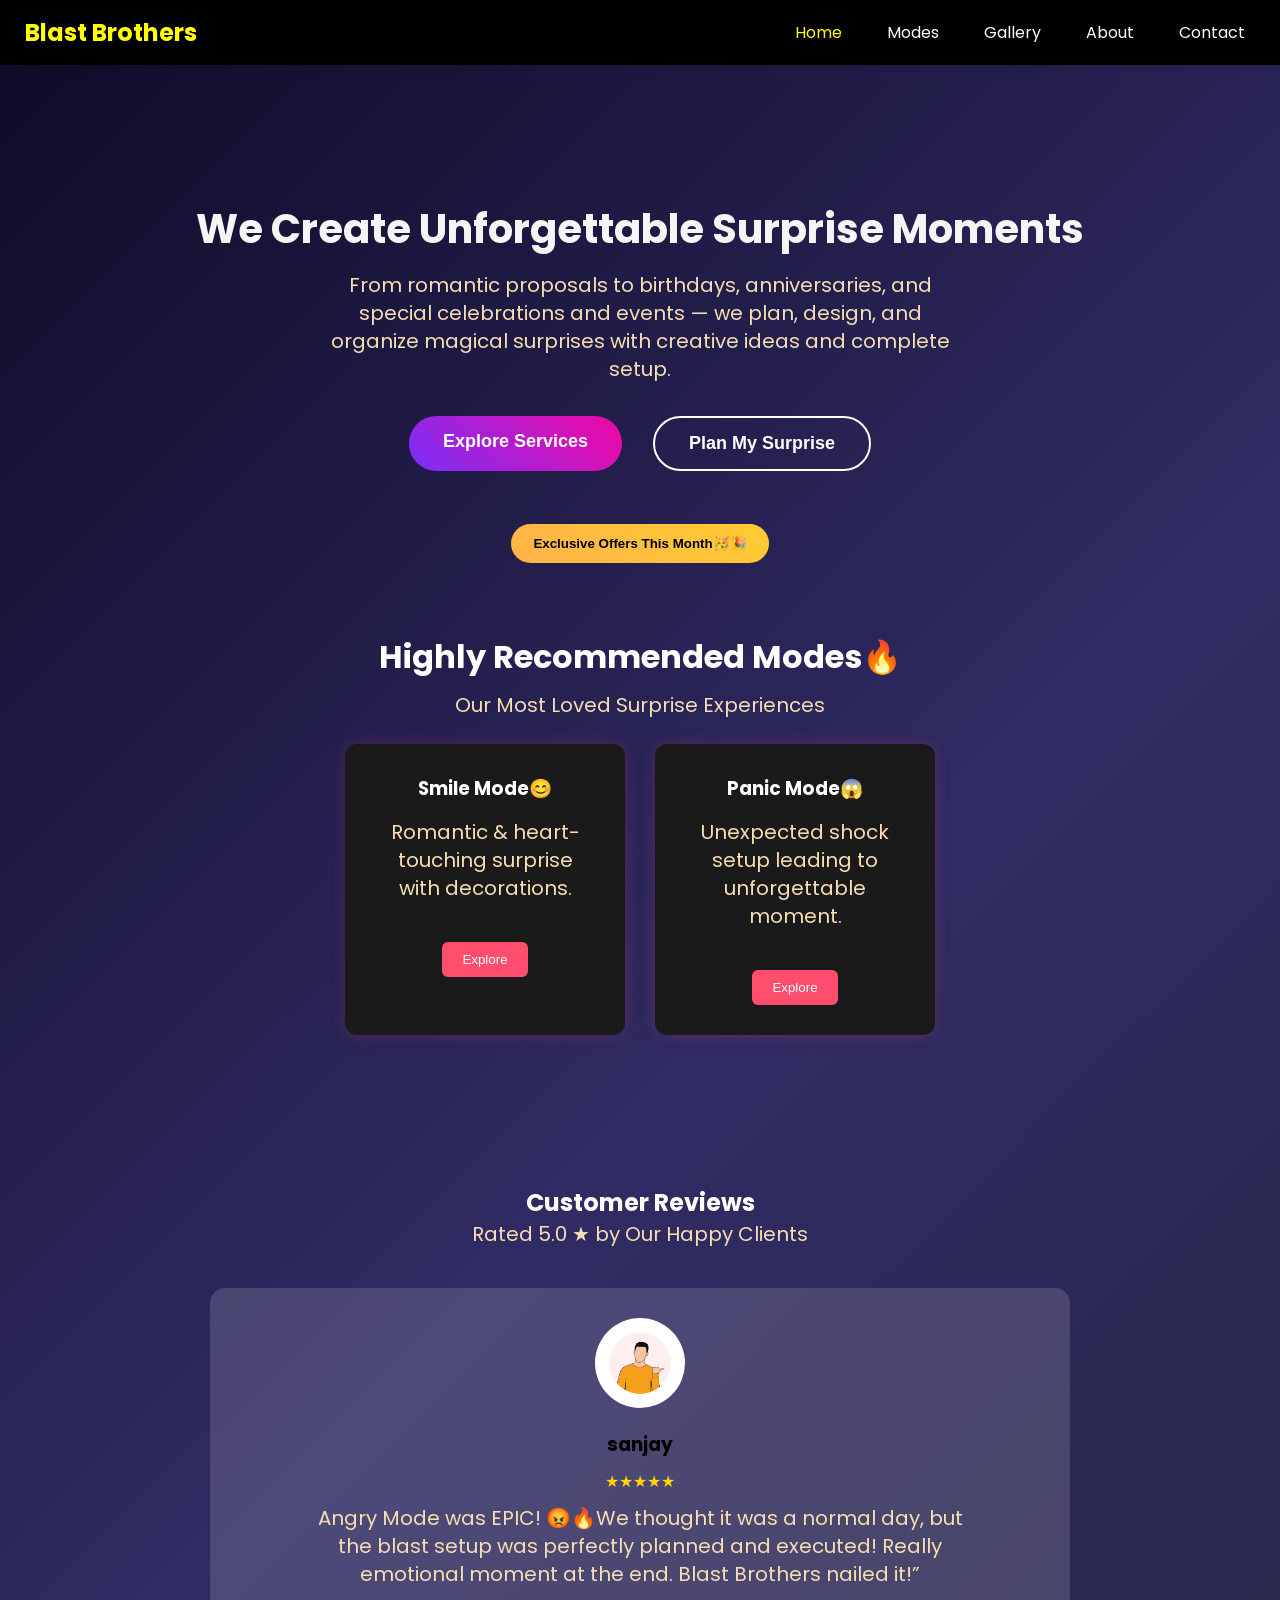
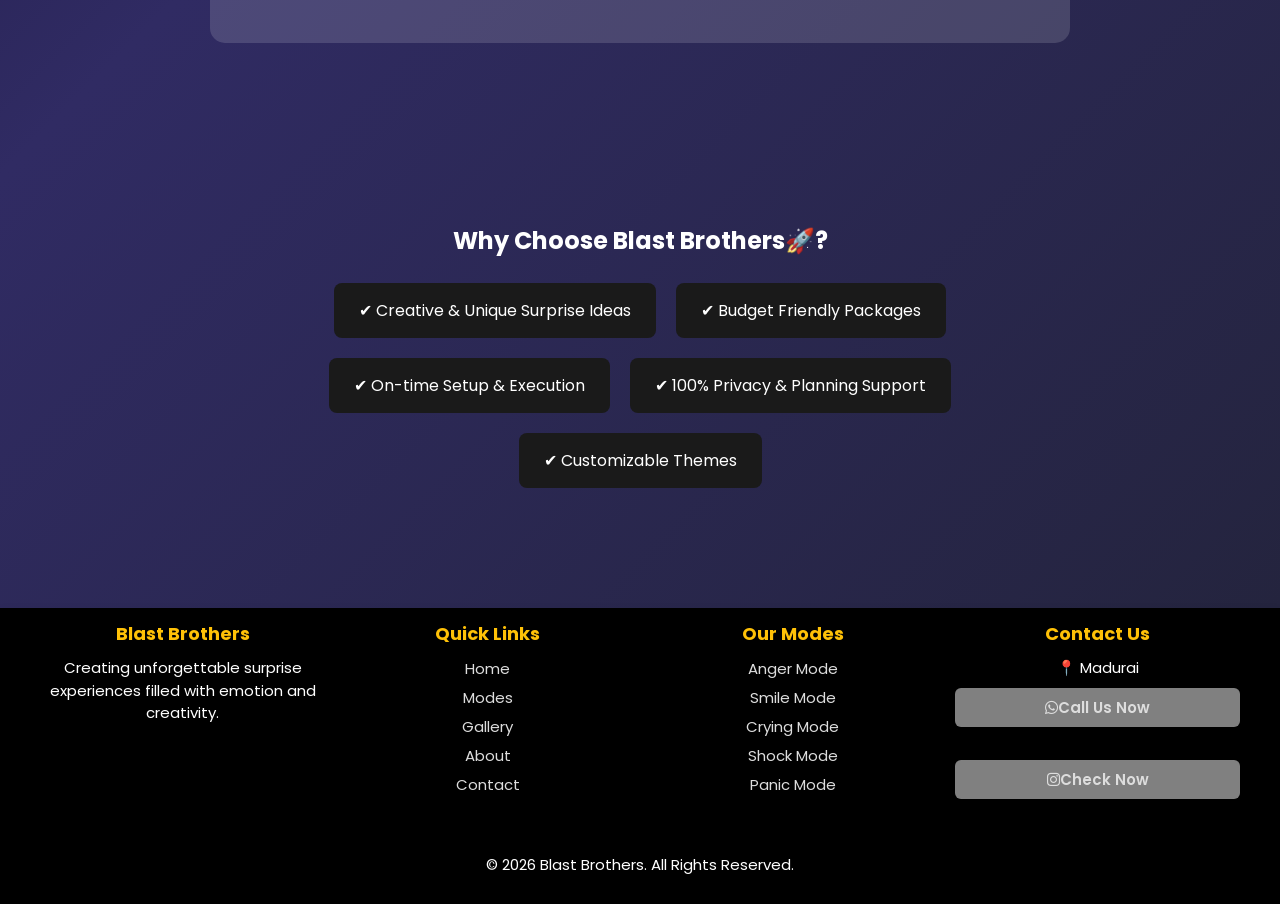
==== commit ada98447: "Blast_Brother's Website With Updation" ====
--- a/index.html
+++ b/index.html
@@ -109,11 +109,11 @@
     <h2>Why Choose Blast Brothers🚀?</h2><br>
 
     <div class="choose-container">
-        <div class="choose-box">✔ Creative & Unique Surprise Ideas</div><br>
-        <div class="choose-box">✔ Budget Friendly Packages</div><br>
-        <div class="choose-box">✔ On-time Setup & Execution</div><br>
-        <div class="choose-box">✔ 100% Privacy & Planning Support</div><br>
-        <div class="choose-box">✔ Customizable Themes</div><br>
+        <div class="choose-box">✔ Creative & Unique Surprise Ideas</div>
+        <div class="choose-box">✔ Budget Friendly Packages</div>
+        <div class="choose-box">✔ On-time Setup & Execution</div>
+        <div class="choose-box">✔ 100% Privacy & Planning Support</div>
+        <div class="choose-box">✔ Customizable Themes</div>
     </div>
 </div>
 </section>
--- a/style.css
+++ b/style.css
@@ -5,7 +5,7 @@
 }
 
 html,body{
-    
+    overflow-x: hidden !important ;
     margin: 0;
     padding: 0;
     font-family: 'Poppins',sans-serif;
@@ -1003,7 +1003,7 @@
 }
 
 .slider {
-  width: 350px;
+  width: 100%;
   margin: 40px auto;
   overflow: hidden;
 }
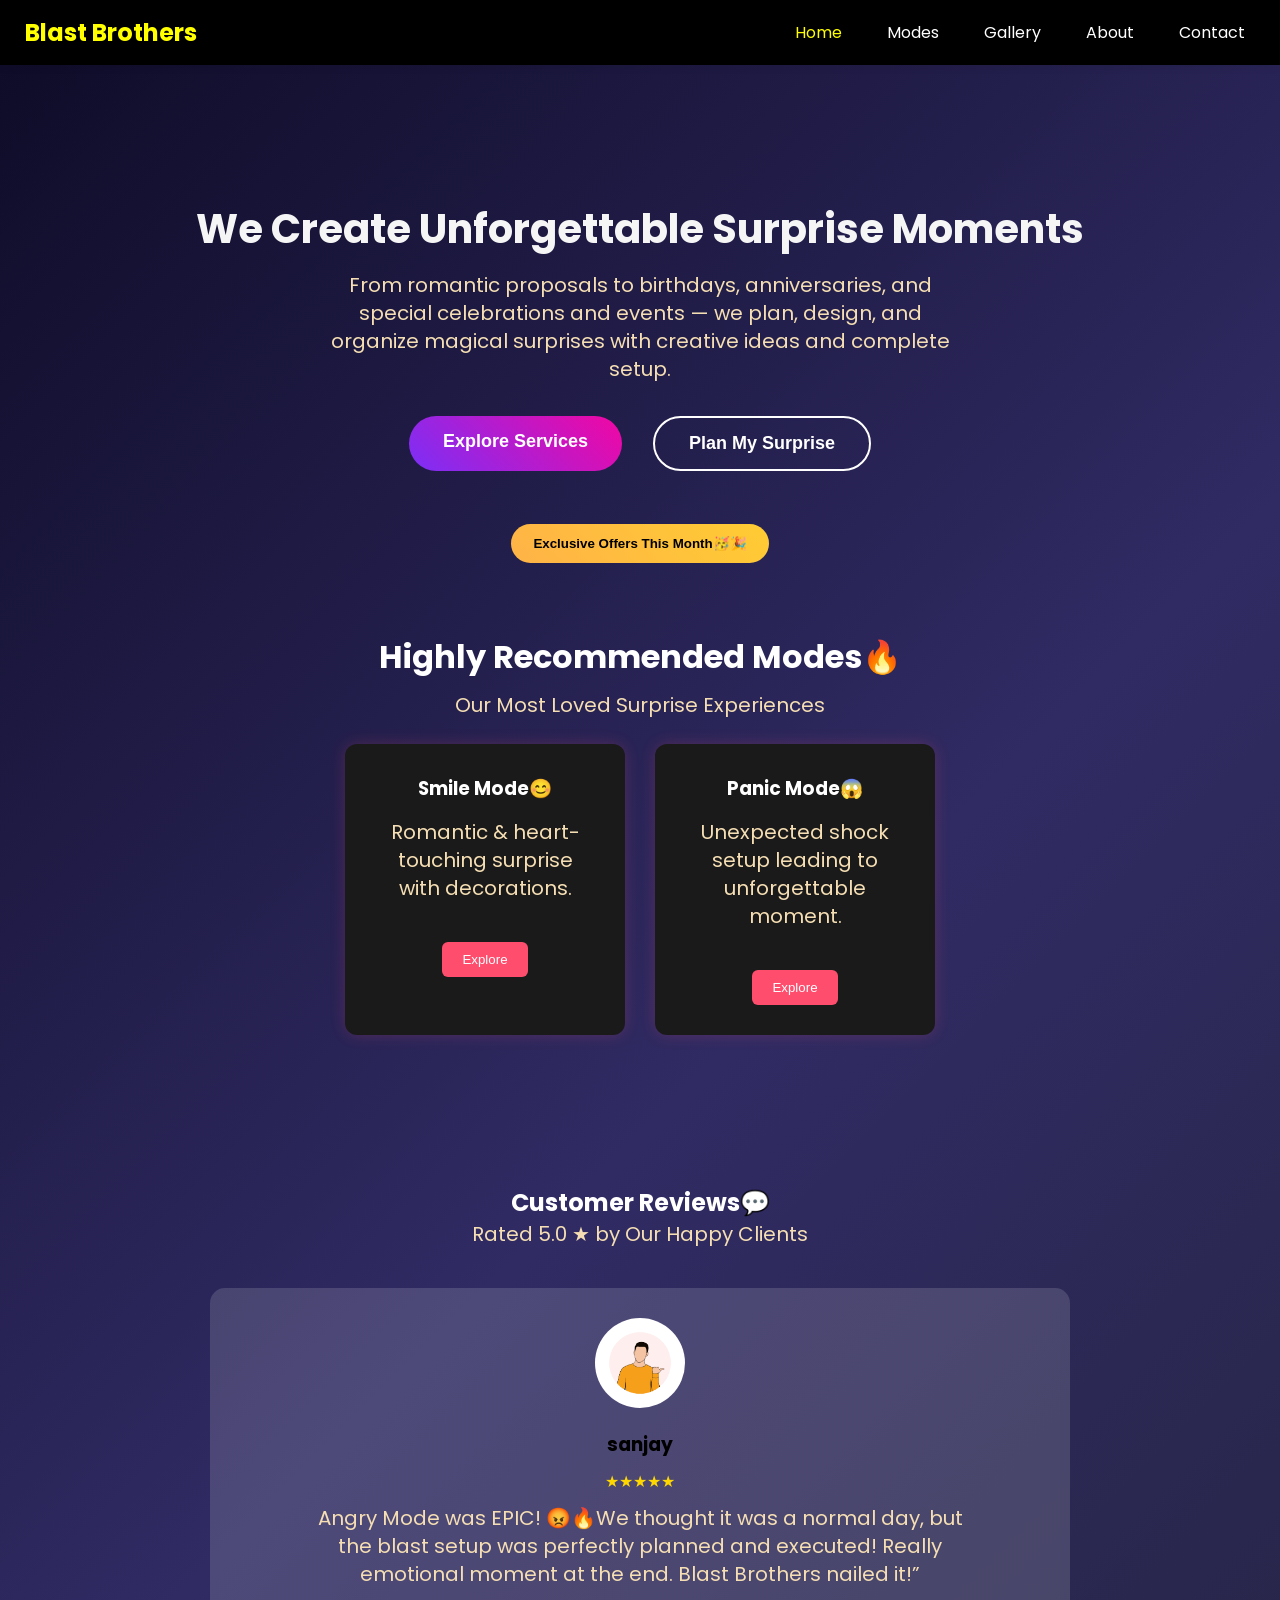
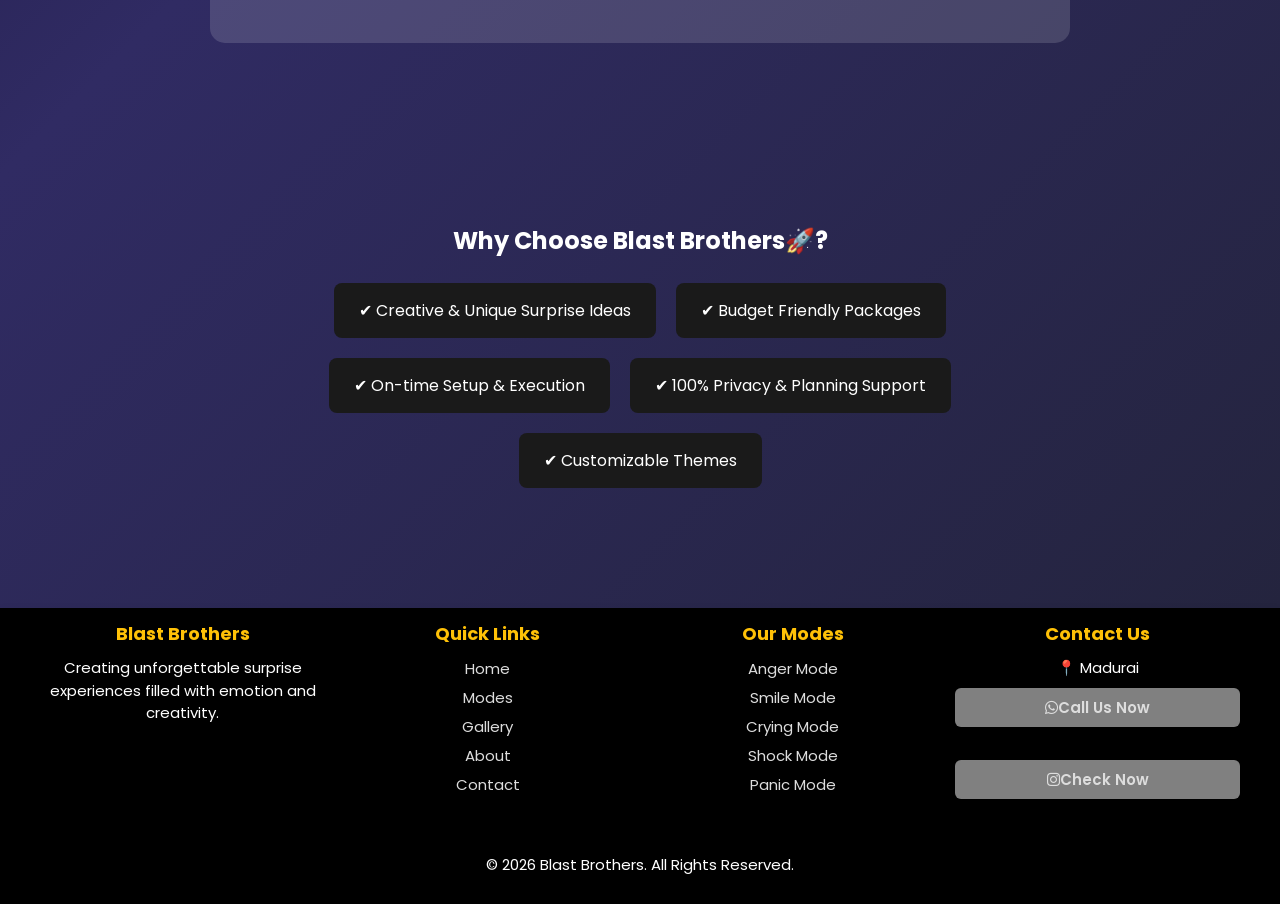
==== commit 26ddd34b: "Blast_Brother's Website With Updation" ====
--- a/index.html
+++ b/index.html
@@ -73,7 +73,7 @@
     </div>
   </div>  
 <div class="testimonial-section">
-    <h2>Customer Reviews </h2>
+    <h2>Customer Reviews💬 </h2>
     <p class="testimonial-sub">Rated 5.0 ★ by Our Happy Clients</p>
 
     <div class="slider">
